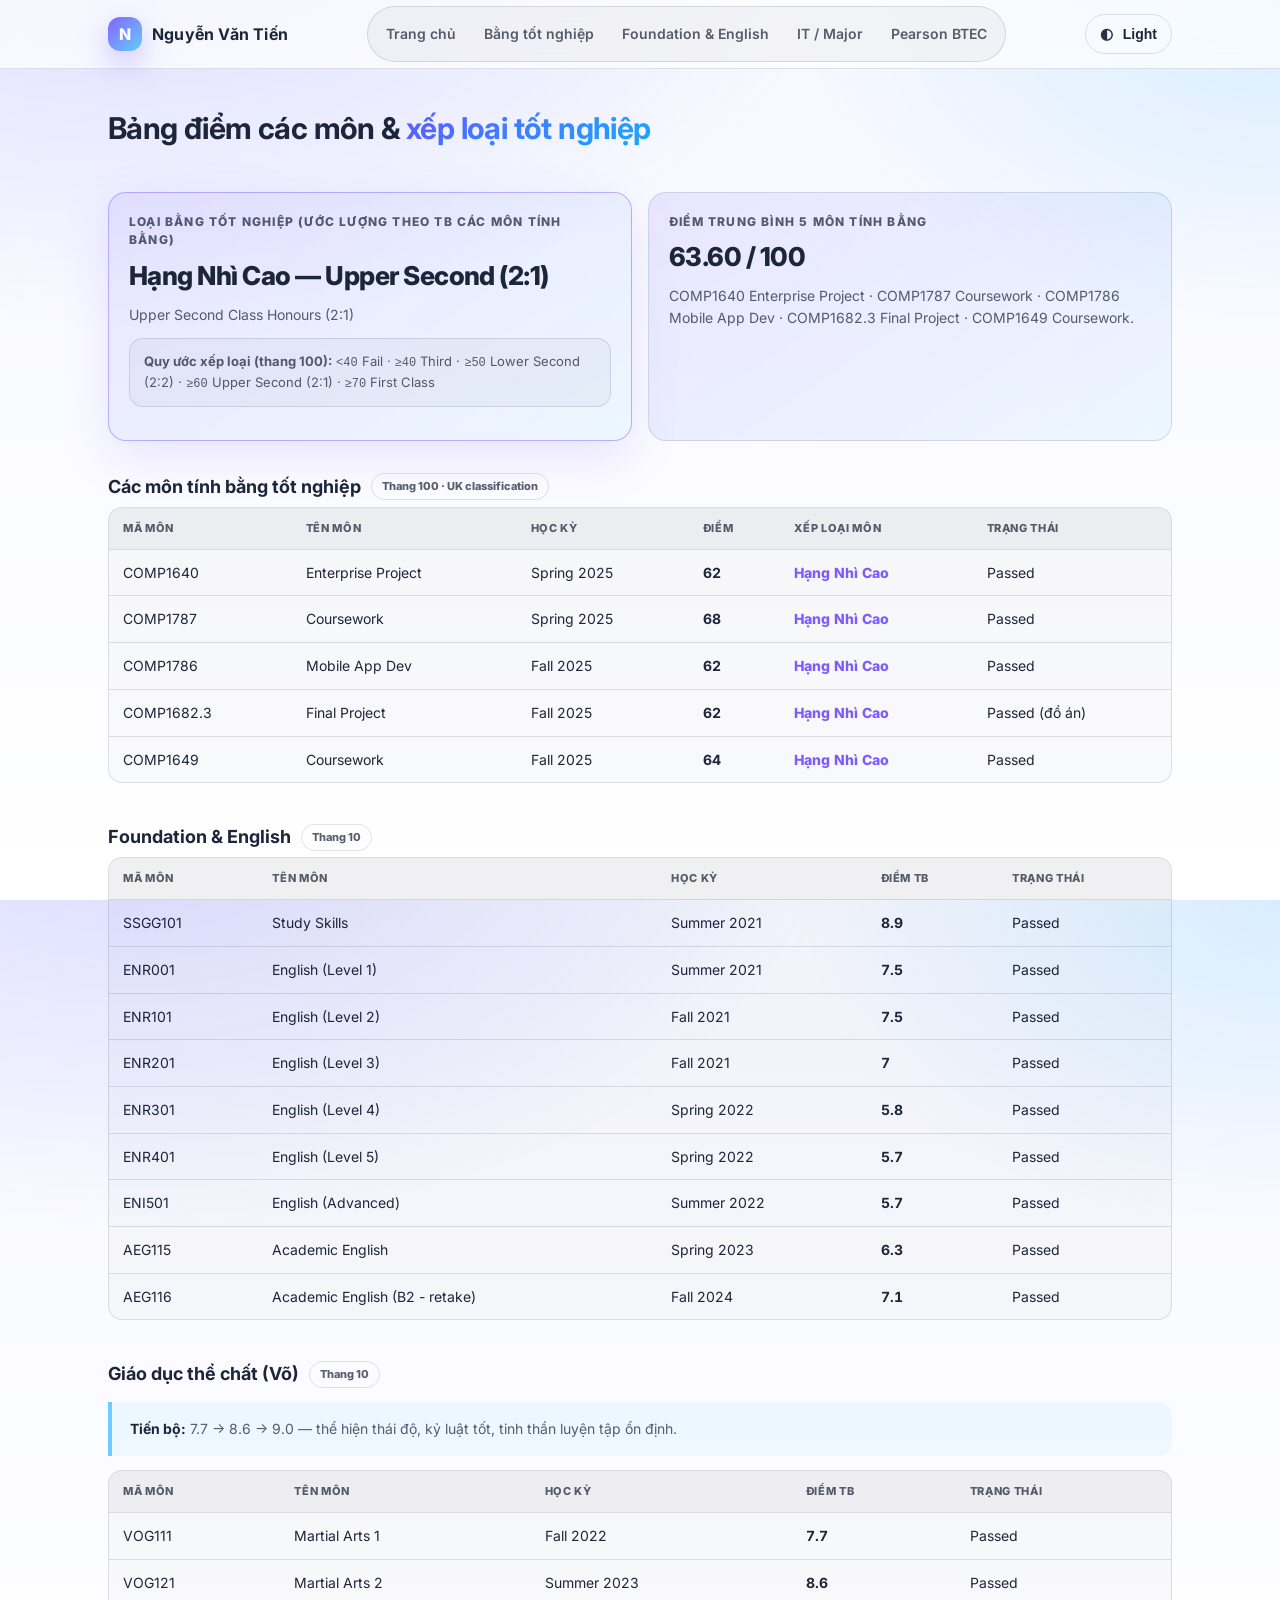
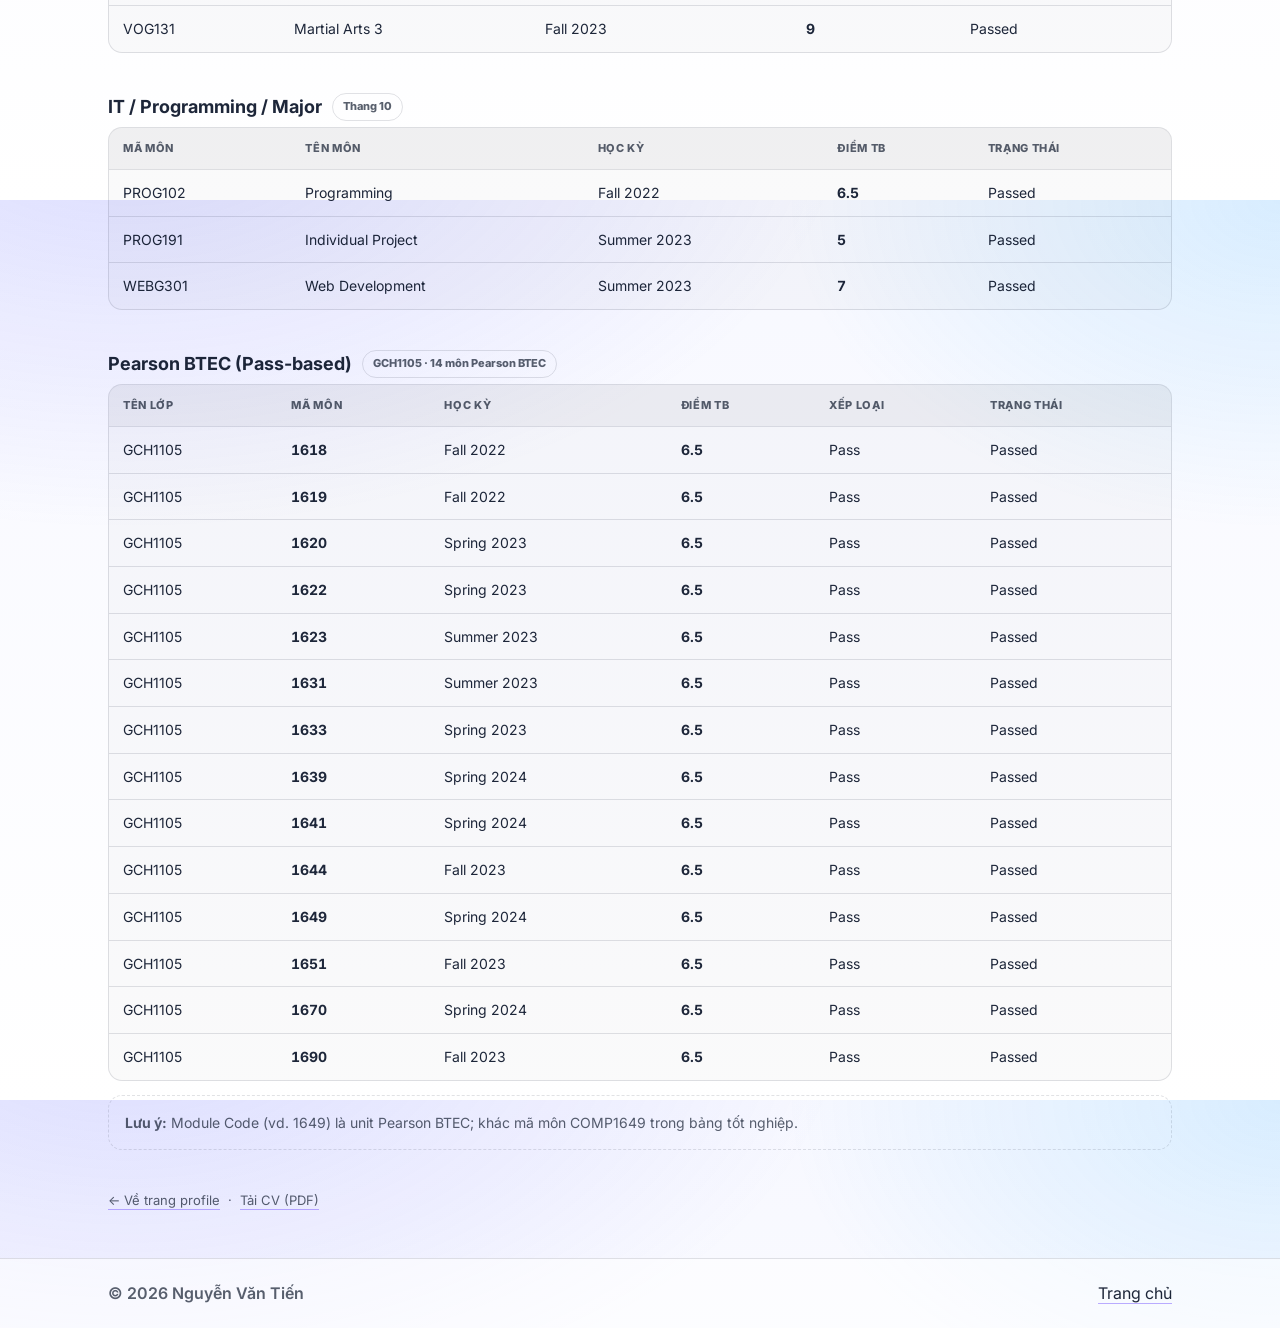
==== bang-diem.html @ b77771d0 "Add personal profile site with grades page Add complete personal profile website: index.html (profil" ====
<!doctype html>
<html lang="vi">
  <head>
    <meta charset="UTF-8" />
    <meta name="viewport" content="width=device-width, initial-scale=1.0" />
    <meta name="description" content="Bảng điểm các môn học và xếp loại tốt nghiệp." />
    <title>Bảng điểm &amp; loại bằng | Nguyễn Văn Tiến</title>
    <link rel="preconnect" href="https://fonts.googleapis.com" />
    <link rel="preconnect" href="https://fonts.gstatic.com" crossorigin />
    <link
      href="https://fonts.googleapis.com/css2?family=Inter:wght@400;500;600;700;800&display=swap"
      rel="stylesheet"
    />
    <link rel="stylesheet" href="./styles.css" />
  </head>
  <body>
    <header class="header" id="top">
      <div class="container header__inner">
        <a class="brand" href="./index.html" aria-label="Về trang chủ">
          <span class="brand__mark" aria-hidden="true">N</span>
          <span class="brand__text">Nguyễn Văn Tiến</span>
        </a>

        <nav class="nav" aria-label="Điều hướng">
          <button class="nav__toggle" type="button" aria-expanded="false" aria-controls="navMenuGrades">
            <span class="nav__toggleBars" aria-hidden="true"></span>
            <span class="sr-only">Mở/đóng menu</span>
          </button>
          <div class="nav__menu" id="navMenuGrades">
            <a class="nav__link" href="./index.html">Trang chủ</a>
            <a class="nav__link" href="#mau-tinh-bang">Bằng tốt nghiệp</a>
            <a class="nav__link" href="#foundation">Foundation &amp; English</a>
            <a class="nav__link" href="#it-major">IT / Major</a>
            <a class="nav__link" href="#sec-pearson">Pearson BTEC</a>
          </div>
        </nav>

        <div class="header__actions">
          <button class="btn btn--ghost" type="button" id="themeToggle" aria-pressed="false">
            <span class="btn__icon" aria-hidden="true">◐</span>
            <span class="btn__text">Dark</span>
          </button>
          <!-- <a class="btn btn--ghost" href="./assets/CV.pdf" download>Tải CV (PDF)</a> -->
        </div>
      </div>
    </header>

    <main class="container" style="padding-bottom: 48px">
      <div class="grades-hero">
        <h1 class="grades-hero__title">Bảng điểm các môn &amp; <span class="grad">xếp loại tốt nghiệp</span></h1>
      </div>

      <div class="degree-summary">
        <article class="degree-card degree-card--highlight" id="mau-tinh-bang">
          <p class="degree-card__label">Loại bằng tốt nghiệp (ước lượng theo TB các môn tính bằng)</p>
          <p class="degree-card__value" id="degreeClassVi">—</p>
          <p class="degree-card__sub" id="degreeClassEn"></p>
          <p class="scale-note">
            <strong>Quy ước xếp loại (thang 100):</strong>
            <code>&lt;40</code> Fail · <code>≥40</code> Third · <code>≥50</code> Lower Second (2:2) ·
            <code>≥60</code> Upper Second (2:1) · <code>≥70</code> First Class
          </p>
        </article>
        <article class="degree-card">
          <p class="degree-card__label">Điểm trung bình 5 môn tính bằng</p>
          <p class="degree-card__value"><span id="degreeAvg">—</span> / 100</p>
          <p class="degree-card__sub">
            COMP1640 Enterprise Project · COMP1787 Coursework · COMP1786 Mobile App Dev · COMP1682.3 Final Project ·
            COMP1649 Coursework.
          </p>
        </article>
      </div>

      <!-- Môn tính bằng -->
      <section class="grades-section" aria-labelledby="sec-grad">
        <h2 class="grades-section__title" id="sec-grad">
          Các môn tính bằng tốt nghiệp
          <span class="grades-section__badge">Thang 100 · UK classification</span>
        </h2>
        <div class="grades-table-wrap">
          <table class="grades-table" id="tableGraduation">
            <thead>
              <tr>
                <th>Mã môn</th>
                <th>Tên môn</th>
                <th>Học kỳ</th>
                <th>Điểm</th>
                <th>Xếp loại môn</th>
                <th>Trạng thái</th>
              </tr>
            </thead>
            <tbody></tbody>
          </table>
        </div>
      </section>

      <!-- Foundation & English -->
      <section class="grades-section" id="foundation" aria-labelledby="sec-found">
        <h2 class="grades-section__title" id="sec-found">
          Foundation &amp; English
          <span class="grades-section__badge">Thang 10</span>
        </h2>
        <div class="grades-table-wrap">
          <table class="grades-table">
            <thead>
              <tr>
                <th>Mã môn</th>
                <th>Tên môn</th>
                <th>Học kỳ</th>
                <th>Điểm TB</th>
                <th>Trạng thái</th>
              </tr>
            </thead>
            <tbody id="tbodyFoundation"></tbody>
          </table>
        </div>
      </section>

      <!-- Võ -->
      <section class="grades-section" aria-labelledby="sec-vo">
        <h2 class="grades-section__title" id="sec-vo">
          Giáo dục thể chất (Võ)
          <span class="grades-section__badge">Thang 10</span>
        </h2>
        <div class="insight-box">
          <p><strong>Tiến bộ:</strong> 7.7 → 8.6 → 9.0 — thể hiện thái độ, kỷ luật tốt, tinh thần luyện tập ổn định.</p>
        </div>
        <div class="grades-table-wrap" style="margin-top: 14px">
          <table class="grades-table">
            <thead>
              <tr>
                <th>Mã môn</th>
                <th>Tên môn</th>
                <th>Học kỳ</th>
                <th>Điểm TB</th>
                <th>Trạng thái</th>
              </tr>
            </thead>
            <tbody id="tbodyVo"></tbody>
          </table>
        </div>
      </section>

      <!-- IT Major -->
      <section class="grades-section" id="it-major" aria-labelledby="sec-it">
        <h2 class="grades-section__title" id="sec-it">
          IT / Programming / Major
          <span class="grades-section__badge">Thang 10</span>
        </h2>
        <div class="grades-table-wrap">
          <table class="grades-table">
            <thead>
              <tr>
                <th>Mã môn</th>
                <th>Tên môn</th>
                <th>Học kỳ</th>
                <th>Điểm TB</th>
                <th>Trạng thái</th>
              </tr>
            </thead>
            <tbody id="tbodyIt"></tbody>
          </table>
        </div>
      </section>

      <!-- Pearson — đúng cột như bảng điểm diem.md -->
      <section class="grades-section" aria-labelledby="sec-pearson">
        <h2 class="grades-section__title" id="sec-pearson">
          Pearson BTEC (Pass-based)
          <span class="grades-section__badge">GCH1105 · 14 môn Pearson BTEC</span>
        </h2>
        <div class="grades-table-wrap">
          <table class="grades-table">
            <thead>
              <tr>
                <th>Tên lớp</th>
                <th>Mã môn</th>
                <th>Học kỳ</th>
                <th>Điểm TB</th>
                <th>Xếp loại</th>
                <th>Trạng thái</th>
              </tr>
            </thead>
            <tbody id="tbodyPearson"></tbody>
          </table>
        </div>
        <div class="pearson-box" style="margin-top: 14px">
          <p style="margin-bottom: 0">
            <strong>Lưu ý:</strong> Module Code (vd. 1649) là unit Pearson BTEC; khác mã môn COMP1649 trong bảng tốt
            nghiệp.
          </p>
        </div>
      </section>

      <p class="form__hint" style="margin-top: 32px">
        <a class="link" href="./index.html">← Về trang profile</a>
        &nbsp;·&nbsp;
        <a class="link" href="./assets/CV.pdf" download>Tải CV (PDF)</a>
      </p>
    </main>

    <footer class="footer">
      <div class="container footer__inner">
        <p class="footer__copy">© <span id="year"></span> Nguyễn Văn Tiến</p>
        <a class="link" href="./index.html">Trang chủ</a>
      </div>
    </footer>

    <script>
      (function () {
        const STORAGE_KEY = "profile_theme";

        const foundation = [
          ["SSGG101", "Study Skills", "Summer 2021", 8.9],
          ["ENR001", "English (Level 1)", "Summer 2021", 7.5],
          ["ENR101", "English (Level 2)", "Fall 2021", 7.5],
          ["ENR201", "English (Level 3)", "Fall 2021", 7.0],
          ["ENR301", "English (Level 4)", "Spring 2022", 5.8],
          ["ENR401", "English (Level 5)", "Spring 2022", 5.7],
          ["ENI501", "English (Advanced)", "Summer 2022", 5.7],
          ["AEG115", "Academic English", "Spring 2023", 6.3],
          ["AEG116", "Academic English (B2 - retake)", "Fall 2024", 7.1],
        ];

        const vo = [
          ["VOG111", "Martial Arts 1", "Fall 2022", 7.7],
          ["VOG121", "Martial Arts 2", "Summer 2023", 8.6],
          ["VOG131", "Martial Arts 3", "Fall 2023", 9.0],
        ];

        const itMajor = [
          ["PROG102", "Programming", "Fall 2022", 6.5],
          ["PROG191", "Individual Project", "Summer 2023", 5.0],
          ["WEBG301", "Web Development", "Summer 2023", 7.0],
        ];

        const graduation = [
          { code: "COMP1640", name: "Enterprise Project", term: "Spring 2025", score: 62, status: "Passed" },
          { code: "COMP1787", name: "Coursework", term: "Spring 2025", score: 68, status: "Passed" },
          { code: "COMP1786", name: "Mobile App Dev", term: "Fall 2025", score: 62, status: "Passed" },
          { code: "COMP1682.3", name: "Final Project", term: "Fall 2025", score: 62, status: "Passed (đồ án)" },
          { code: "COMP1649", name: "Coursework", term: "Fall 2025", score: 64, status: "Passed" },
        ];

        /** Đúng từng dòng bảng điểm diem.md (PEARSON BTEC) */
        const pearsonRows = [
          ["GCH1105", "1618", "Fall 2022", 6.5, "Pass", "Passed"],
          ["GCH1105", "1619", "Fall 2022", 6.5, "Pass", "Passed"],
          ["GCH1105", "1620", "Spring 2023", 6.5, "Pass", "Passed"],
          ["GCH1105", "1622", "Spring 2023", 6.5, "Pass", "Passed"],
          ["GCH1105", "1623", "Summer 2023", 6.5, "Pass", "Passed"],
          ["GCH1105", "1631", "Summer 2023", 6.5, "Pass", "Passed"],
          ["GCH1105", "1633", "Spring 2023", 6.5, "Pass", "Passed"],
          ["GCH1105", "1639", "Spring 2024", 6.5, "Pass", "Passed"],
          ["GCH1105", "1641", "Spring 2024", 6.5, "Pass", "Passed"],
          ["GCH1105", "1644", "Fall 2023", 6.5, "Pass", "Passed"],
          ["GCH1105", "1649", "Spring 2024", 6.5, "Pass", "Passed"],
          ["GCH1105", "1651", "Fall 2023", 6.5, "Pass", "Passed"],
          ["GCH1105", "1670", "Spring 2024", 6.5, "Pass", "Passed"],
          ["GCH1105", "1690", "Fall 2023", 6.5, "Pass", "Passed"],
        ];

        function ukClass(score) {
          if (score < 40)
            return { vi: "Không đạt (Fail)", en: "Fail", cls: "" };
          if (score < 50)
            return { vi: "Hạng Ba (Third Class)", en: "Third Class", cls: "" };
          if (score < 60)
            return { vi: "Hạng Nhì Thấp — Lower Second (2:2)", en: "Lower Second (2:2)", cls: "class-2-2" };
          if (score < 70)
            return {
              vi: "Hạng Nhì Cao — Upper Second (2:1)",
              en: "Upper Second Class Honours (2:1)",
              cls: "class-2-1",
            };
          return { vi: "Hạng Xuất sắc — First Class", en: "First Class Honours", cls: "class-1st" };
        }

        function fillSimpleTable(tbodyId, rows) {
          const tb = document.getElementById(tbodyId);
          if (!tb) return;
          tb.innerHTML = rows
            .map(
              (r) =>
                `<tr><td>${r[0]}</td><td>${r[1]}</td><td>${r[2]}</td><td class="num">${r[3]}</td><td>Passed</td></tr>`,
            )
            .join("");
        }

        fillSimpleTable("tbodyFoundation", foundation);
        fillSimpleTable("tbodyVo", vo);
        fillSimpleTable("tbodyIt", itMajor);

        const pearsonTbody = document.getElementById("tbodyPearson");
        if (pearsonTbody) {
          pearsonTbody.innerHTML = pearsonRows
            .map(
              (r) => `
            <tr>
              <td>${r[0]}</td>
              <td class="num"><strong>${r[1]}</strong></td>
              <td>${r[2]}</td>
              <td class="num">${r[3]}</td>
              <td>${r[4]}</td>
              <td>${r[5]}</td>
            </tr>`,
            )
            .join("");
        }

        const avg =
          graduation.reduce((s, m) => s + m.score, 0) / graduation.length;
        const overall = ukClass(avg);

        document.getElementById("degreeAvg").textContent = avg.toFixed(2);
        document.getElementById("degreeClassVi").textContent = overall.vi;
        document.getElementById("degreeClassEn").textContent = overall.en;

        const gradBody = document.querySelector("#tableGraduation tbody");
        gradBody.innerHTML = graduation
          .map((m) => {
            const c = ukClass(m.score);
            return `<tr>
            <td>${m.code}</td>
            <td>${m.name}</td>
            <td>${m.term}</td>
            <td class="num">${m.score}</td>
            <td class="num ${c.cls}">${c.vi.split("—")[0].trim()}</td>
            <td>${m.status}</td>
          </tr>`;
          })
          .join("");

        /* Theme */
        function setTheme(theme) {
          document.documentElement.setAttribute("data-theme", theme);
          localStorage.setItem(STORAGE_KEY, theme);
          const btn = document.getElementById("themeToggle");
          if (btn) {
            btn.setAttribute("aria-pressed", String(theme === "light"));
            btn.querySelector(".btn__text").textContent = theme === "light" ? "Light" : "Dark";
          }
        }
        const saved = localStorage.getItem(STORAGE_KEY);
        if (saved === "light" || saved === "dark") setTheme(saved);
        else setTheme(window.matchMedia("(prefers-color-scheme: light)").matches ? "light" : "dark");

        document.getElementById("themeToggle")?.addEventListener("click", () => {
          const cur = document.documentElement.getAttribute("data-theme") || "dark";
          setTheme(cur === "light" ? "dark" : "light");
        });

        /* Nav mobile */
        const btn = document.querySelector(".nav__toggle");
        const menu = document.getElementById("navMenuGrades");
        if (btn && menu) {
          btn.addEventListener("click", () => {
            const open = menu.classList.toggle("is-open");
            btn.setAttribute("aria-expanded", String(open));
          });
        }

        document.getElementById("year").textContent = new Date().getFullYear();
      })();
    </script>
  </body>
</html>
---- styles.css ----
:root{
  --bg: #0b1020;
  --bg2: #0e1630;
  --card: rgba(255,255,255,.06);
  --card2: rgba(255,255,255,.08);
  --text: rgba(255,255,255,.88);
  --muted: rgba(255,255,255,.66);
  --line: rgba(255,255,255,.12);
  --shadow: 0 18px 60px rgba(0,0,0,.35);
  --primary: #7c5cff;
  --primary2: #4cc3ff;
  --good: #30d158;
  --radius: 18px;
  --radiusSm: 14px;
  --container: 1100px;
  --focus: 0 0 0 4px rgba(124,92,255,.35);
  --font: Inter, system-ui, -apple-system, Segoe UI, Roboto, Helvetica, Arial, sans-serif;
}

html[data-theme="light"]{
  --bg: #f7f8ff;
  --bg2: #ffffff;
  --card: rgba(10,20,40,.06);
  --card2: rgba(10,20,40,.08);
  --text: rgba(10,20,40,.92);
  --muted: rgba(10,20,40,.68);
  --line: rgba(10,20,40,.12);
  --shadow: 0 18px 60px rgba(20,30,60,.15);
  --primary: #5b5cff;
  --primary2: #1aa7ff;
  --focus: 0 0 0 4px rgba(91,92,255,.25);
}

*{ box-sizing: border-box; }
html, body{ height: 100%; }
body{
  margin: 0;
  font-family: var(--font);
  color: var(--text);
  background:
    radial-gradient(1200px 700px at 10% -10%, rgba(124,92,255,.35), transparent 60%),
    radial-gradient(900px 600px at 100% 0%, rgba(76,195,255,.25), transparent 55%),
    linear-gradient(180deg, var(--bg), var(--bg2));
  line-height: 1.55;
}

/* Light theme: giảm độ đậm tím để không bị "lệch / chói" */
html[data-theme="light"] body{
  background:
    radial-gradient(1200px 700px at 10% -10%, rgba(91,92,255,.18), transparent 60%),
    radial-gradient(900px 600px at 100% 0%, rgba(26,167,255,.14), transparent 55%),
    linear-gradient(180deg, var(--bg), var(--bg2));
}

a{ color: inherit; text-decoration: none; }
code{ font-family: ui-monospace, SFMono-Regular, Menlo, Monaco, Consolas, "Liberation Mono", "Courier New", monospace; }

.container{
  max-width: var(--container);
  padding: 0 18px;
  margin: 0 auto;
}

.sr-only{
  position: absolute;
  width: 1px;
  height: 1px;
  padding: 0;
  margin: -1px;
  overflow: hidden;
  clip: rect(0, 0, 0, 0);
  border: 0;
}

.skip-link{
  position: absolute;
  left: -999px;
  top: 12px;
  padding: 10px 12px;
  border-radius: 999px;
  background: var(--bg2);
  border: 1px solid var(--line);
  box-shadow: var(--shadow);
  z-index: 9999;
}
.skip-link:focus{ left: 12px; outline: none; box-shadow: var(--focus), var(--shadow); }

.header{
  position: sticky;
  top: 0;
  z-index: 50;
  background: rgba(10,15,30,.55);
  backdrop-filter: blur(14px);
  border-bottom: 1px solid var(--line);
}
html[data-theme="light"] .header{ background: rgba(255,255,255,.7); }
.header__inner{
  display: flex;
  align-items: center;
  justify-content: space-between;
  gap: 14px;
  height: 68px;
}

.brand{ display: inline-flex; align-items: center; gap: 10px; }
.brand__mark{
  width: 34px; height: 34px;
  border-radius: 12px;
  display: grid; place-items: center;
  background: linear-gradient(135deg, rgba(124,92,255,.95), rgba(76,195,255,.85));
  color: white;
  font-weight: 800;
  box-shadow: 0 12px 30px rgba(124,92,255,.35);
}
.brand__text{ font-weight: 700; letter-spacing: .2px; }

.nav{ display: flex; align-items: center; }
.nav__toggle{
  display: none;
  width: 44px; height: 44px;
  border-radius: 14px;
  background: transparent;
  border: 1px solid var(--line);
  color: var(--text);
  cursor: pointer;
}
.nav__toggle:focus{ outline: none; box-shadow: var(--focus); }
.nav__toggleBars{
  display: block;
  width: 18px;
  height: 2px;
  background: currentColor;
  margin: 0 auto;
  position: relative;
  border-radius: 999px;
}
.nav__toggleBars::before,
.nav__toggleBars::after{
  content: "";
  position: absolute;
  left: 0;
  width: 18px;
  height: 2px;
  background: currentColor;
  border-radius: 999px;
}
.nav__toggleBars::before{ top: -6px; }
.nav__toggleBars::after{ top: 6px; }

.nav__menu{
  display: flex;
  align-items: center;
  gap: 4px;
  padding: 6px;
  border-radius: 999px;
  border: 1px solid var(--line);
  background: rgba(255,255,255,.04);
}
html[data-theme="light"] .nav__menu{ background: rgba(10,20,40,.04); }
.nav__link{
  padding: 10px 12px;
  border-radius: 999px;
  color: var(--muted);
  font-weight: 600;
  font-size: 14px;
}
.nav__link:hover{ color: var(--text); background: rgba(255,255,255,.06); }
html[data-theme="light"] .nav__link:hover{ background: rgba(10,20,40,.06); }
.nav__link:focus{ outline: none; box-shadow: var(--focus); }

.header__actions{ display: flex; align-items: center; gap: 10px; }

.btn{
  display: inline-flex;
  align-items: center;
  justify-content: center;
  gap: 10px;
  padding: 10px 14px;
  border-radius: 999px;
  border: 1px solid var(--line);
  background: rgba(255,255,255,.04);
  color: var(--text);
  font-weight: 700;
  font-size: 14px;
  cursor: pointer;
  transition: transform .08s ease, background .2s ease, border-color .2s ease;
}
.btn:hover{ transform: translateY(-1px); background: rgba(255,255,255,.07); }
html[data-theme="light"] .btn:hover{ background: rgba(10,20,40,.06); }
.btn:focus{ outline: none; box-shadow: var(--focus); }
.btn--primary{
  border-color: rgba(124,92,255,.55);
  background: linear-gradient(135deg, rgba(124,92,255,.95), rgba(76,195,255,.85));
  color: white;
}
.btn--primary:hover{ background: linear-gradient(135deg, rgba(124,92,255,1), rgba(76,195,255,.92)); }
.btn--ghost{ background: transparent; }
.btn__icon{ font-size: 15px; opacity: .95; }

.hero{
  padding: 56px 0 24px;
}
.hero__grid{
  display: grid;
  grid-template-columns: 1.55fr .95fr;
  gap: 22px;
  align-items: start;
}
.eyebrow{
  margin: 0 0 10px;
  font-weight: 700;
  letter-spacing: .16em;
  text-transform: uppercase;
  color: var(--muted);
  font-size: 12px;
}
.hero__title{
  margin: 0 0 10px;
  font-size: clamp(28px, 4vw, 44px);
  line-height: 1.1;
  letter-spacing: -0.02em;
}
.grad{
  background: linear-gradient(135deg, var(--primary), var(--primary2));
  -webkit-background-clip: text;
  background-clip: text;
  color: transparent;
}
.hero__subtitle{
  margin: 0 0 18px;
  color: var(--muted);
  font-size: 16px;
  max-width: 60ch;
}
.hero__cta{ display: flex; flex-wrap: wrap; gap: 10px; margin-bottom: 18px; }
.hero__meta{
  display: flex;
  flex-wrap: wrap;
  gap: 10px;
}
.pill{
  border: 1px solid var(--line);
  border-radius: 999px;
  padding: 10px 12px;
  background: rgba(255,255,255,.04);
  display: flex;
  gap: 10px;
  align-items: center;
}
html[data-theme="light"] .pill{ background: rgba(10,20,40,.04); }
.pill__k{ color: var(--muted); font-weight: 700; font-size: 12px; letter-spacing: .04em; text-transform: uppercase; }
.pill__v{ font-weight: 700; font-size: 13px; }
.link{ color: inherit; text-decoration: underline; text-decoration-color: rgba(124,92,255,.5); text-underline-offset: 4px; }
.link:hover{ text-decoration-color: rgba(76,195,255,.75); }

.hero__card{
  position: sticky;
  top: 88px;
}
.profileCard{
  border: 1px solid var(--line);
  border-radius: var(--radius);
  background: linear-gradient(180deg, rgba(255,255,255,.06), rgba(255,255,255,.03));
  box-shadow: var(--shadow);
  overflow: hidden;
}
html[data-theme="light"] .profileCard{ background: linear-gradient(180deg, rgba(10,20,40,.06), rgba(10,20,40,.03)); }
.profileCard__avatar{
  height: 140px;
  display: grid;
  place-items: center;
  background:
    radial-gradient(120px 80px at 20% 0%, rgba(124,92,255,.8), transparent 60%),
    radial-gradient(120px 80px at 90% 20%, rgba(76,195,255,.7), transparent 55%),
    linear-gradient(135deg, rgba(255,255,255,.08), rgba(255,255,255,.02));
  border-bottom: 1px solid var(--line);
  color: rgba(255,255,255,.9);
  font-weight: 800;
  letter-spacing: .08em;
  text-transform: uppercase;
}
html[data-theme="light"] .profileCard__avatar{ color: rgba(10,20,40,.75); }
.profileCard__img{
  width: 84px;
  height: 120px;
  border-radius: 28px;
  object-fit: cover;
  display: block;
  border: 1px solid var(--line);
  box-shadow: 0 18px 44px rgba(0,0,0,.22);
}
html[data-theme="light"] .profileCard__img{
  box-shadow: 0 16px 40px rgba(20,30,60,.12);
}
.profileCard__body{ padding: 16px 16px 18px; }
.profileCard__name{ margin: 0 0 4px; font-size: 18px; letter-spacing: -0.01em; }
.profileCard__role{ margin: 0 0 14px; color: var(--muted); font-weight: 600; }

.kv{ margin: 0; }
.kv__row{
  display: grid;
  grid-template-columns: 84px 1fr;
  gap: 12px;
  padding: 10px 0;
  border-top: 1px solid var(--line);
}
.kv__row:first-child{ border-top: 0; padding-top: 0; }
.kv dt{
  color: var(--muted);
  font-weight: 800;
  font-size: 12px;
  letter-spacing: .04em;
  text-transform: uppercase;
}
.kv dd{ margin: 0; font-weight: 700; }
.profileCard__links{
  display: flex;
  flex-wrap: wrap;
  gap: 8px;
  margin-top: 14px;
}
.chip{
  padding: 8px 10px;
  border-radius: 999px;
  border: 1px solid var(--line);
  background: rgba(255,255,255,.04);
  font-weight: 700;
  font-size: 13px;
}
.chip:hover{ background: rgba(255,255,255,.07); transform: translateY(-1px); }
html[data-theme="light"] .chip{ background: rgba(10,20,40,.04); }
html[data-theme="light"] .chip:hover{ background: rgba(10,20,40,.06); }

.section{
  padding: 56px 0;
}
.section--muted{
  background: linear-gradient(180deg, rgba(255,255,255,.03), rgba(255,255,255,.01));
  border-top: 1px solid var(--line);
  border-bottom: 1px solid var(--line);
}
html[data-theme="light"] .section--muted{
  background: linear-gradient(180deg, rgba(10,20,40,.03), rgba(10,20,40,.01));
}
.sectionHead{ margin-bottom: 18px; }
.sectionHead--row{
  display: flex;
  align-items: flex-end;
  justify-content: space-between;
  gap: 14px;
}
.sectionHead__title{ margin: 0 0 6px; font-size: 22px; letter-spacing: -0.01em; }
.sectionHead__desc{ margin: 0; color: var(--muted); max-width: 70ch; }

.card{
  border: 1px solid var(--line);
  border-radius: var(--radius);
  background: rgba(255,255,255,.04);
  padding: 16px;
  box-shadow: 0 14px 44px rgba(0,0,0,.18);
}
html[data-theme="light"] .card{ background: rgba(10,20,40,.03); }
.card__title{ margin: 0 0 10px; font-size: 16px; letter-spacing: -0.01em; }
.card__text{ margin: 0 0 10px; color: var(--muted); }

.grid2{
  display: grid;
  grid-template-columns: 1fr 1fr;
  gap: 16px;
}
.grid3{
  display: grid;
  grid-template-columns: repeat(3, 1fr);
  gap: 16px;
}

.list{
  margin: 10px 0 0;
  padding-left: 18px;
  color: var(--muted);
}
.list b{ color: var(--text); }

.timeline{ margin-top: 10px; }
.timeline__item{
  display: grid;
  grid-template-columns: 14px 1fr;
  gap: 10px;
  padding: 10px 0;
  border-top: 1px solid var(--line);
}
.timeline__item:first-child{ border-top: 0; padding-top: 0; }
.timeline__dot{
  width: 10px; height: 10px;
  border-radius: 999px;
  background: linear-gradient(135deg, var(--primary), var(--primary2));
  margin-top: 6px;
  box-shadow: 0 10px 20px rgba(124,92,255,.2);
}
.timeline__title{ margin: 0 0 3px; font-weight: 800; }
.timeline__desc{ margin: 0; color: var(--muted); }

.skills{
  display: grid;
  grid-template-columns: repeat(12, 1fr);
  gap: 12px;
}
.skill{
  grid-column: span 4;
  border-radius: var(--radiusSm);
  border: 1px solid var(--line);
  background: rgba(255,255,255,.04);
  padding: 14px;
  min-height: 96px;
}
html[data-theme="light"] .skill{ background: rgba(10,20,40,.03); }
.skill__top{ display: flex; align-items: center; justify-content: space-between; gap: 10px; }
.skill__name{ margin: 0; font-weight: 800; letter-spacing: -0.01em; }
.skill__level{
  font-weight: 800;
  font-size: 12px;
  color: var(--muted);
  border: 1px solid var(--line);
  border-radius: 999px;
  padding: 6px 10px;
  background: rgba(255,255,255,.03);
}
.skill__desc{ margin: 10px 0 0; color: var(--muted); }

.note{
  margin-top: 14px;
  border: 1px dashed rgba(124,92,255,.45);
  border-radius: var(--radius);
  padding: 12px 12px;
  background: rgba(124,92,255,.08);
  display: flex;
  gap: 10px;
  align-items: flex-start;
}
html[data-theme="light"] .note{ background: rgba(91,92,255,.08); }
.note__badge{
  font-weight: 900;
  font-size: 12px;
  letter-spacing: .08em;
  text-transform: uppercase;
  padding: 6px 10px;
  border-radius: 999px;
  border: 1px solid rgba(124,92,255,.45);
  color: var(--text);
}
.note__text{ margin: 0; color: var(--muted); }

.projects{
  display: grid;
  grid-template-columns: repeat(12, 1fr);
  gap: 14px;
}
.project{
  grid-column: span 6;
  border-radius: var(--radius);
  border: 1px solid var(--line);
  background: rgba(255,255,255,.04);
  overflow: hidden;
  box-shadow: 0 14px 44px rgba(0,0,0,.16);
  display: flex;
  flex-direction: column;
  min-height: 220px;
}
html[data-theme="light"] .project{ background: rgba(10,20,40,.03); }
.project__cover{
  height: 110px;
  border-bottom: 1px solid var(--line);
  background:
    radial-gradient(200px 120px at 15% 10%, rgba(124,92,255,.7), transparent 55%),
    radial-gradient(240px 140px at 90% 20%, rgba(76,195,255,.6), transparent 60%),
    linear-gradient(135deg, rgba(255,255,255,.08), rgba(255,255,255,.02));
}

/* Light theme: giảm độ bão hòa tím để không bị "lệch/chói" */
html[data-theme="light"] .project__cover{
  background:
    radial-gradient(200px 120px at 15% 10%, rgba(91,92,255,.22), transparent 55%),
    radial-gradient(240px 140px at 90% 20%, rgba(26,167,255,.18), transparent 60%),
    linear-gradient(135deg, rgba(255,255,255,.18), rgba(255,255,255,.03));
}
.project__body{ padding: 14px 14px 16px; display: flex; flex-direction: column; gap: 10px; }
.project__title{ margin: 0; font-size: 16px; letter-spacing: -0.01em; }
.project__desc{ margin: 0; color: var(--muted); }
.tags{ display: flex; flex-wrap: wrap; gap: 8px; }
.tag{
  font-weight: 800;
  font-size: 12px;
  color: var(--muted);
  border: 1px solid var(--line);
  border-radius: 999px;
  padding: 6px 10px;
  background: rgba(255,255,255,.03);
}
.project__footer{
  margin-top: auto;
  padding-top: 6px;
  display: flex;
  flex-wrap: wrap;
  gap: 10px;
}

.filters{ display: flex; gap: 8px; flex-wrap: wrap; }
.segBtn{
  padding: 8px 10px;
  border-radius: 999px;
  border: 1px solid var(--line);
  background: rgba(255,255,255,.03);
  color: var(--muted);
  font-weight: 800;
  font-size: 13px;
  cursor: pointer;
}
.segBtn:hover{ color: var(--text); background: rgba(255,255,255,.06); }
html[data-theme="light"] .segBtn:hover{ background: rgba(10,20,40,.06); }
.segBtn:focus{ outline: none; box-shadow: var(--focus); }
.segBtn.is-active{
  color: white;
  background: linear-gradient(135deg, rgba(124,92,255,.95), rgba(76,195,255,.85));
  border-color: rgba(124,92,255,.55);
}

.service{
  border-radius: var(--radius);
  border: 1px solid var(--line);
  background: rgba(255,255,255,.04);
  padding: 16px;
}
html[data-theme="light"] .service{ background: rgba(10,20,40,.03); }
.service__icon{
  width: 40px; height: 40px;
  border-radius: 14px;
  display: grid; place-items: center;
  background: linear-gradient(135deg, rgba(124,92,255,.95), rgba(76,195,255,.85));
  color: white;
  font-weight: 900;
  box-shadow: 0 14px 34px rgba(124,92,255,.22);
}
.service__title{ margin: 12px 0 6px; font-size: 16px; }
.service__desc{ margin: 0; color: var(--muted); }

.form .form__row{ display: grid; gap: 8px; margin-bottom: 12px; }
.label{ font-weight: 800; font-size: 13px; letter-spacing: .01em; }
.input{
  width: 100%;
  border-radius: 14px;
  border: 1px solid var(--line);
  background: rgba(255,255,255,.04);
  color: var(--text);
  padding: 12px 12px;
  font-weight: 600;
  outline: none;
}
html[data-theme="light"] .input{ background: rgba(10,20,40,.03); }
.input:focus{ box-shadow: var(--focus); border-color: rgba(124,92,255,.55); }
.textarea{ resize: vertical; min-height: 120px; }
.form__actions{ display: flex; gap: 10px; flex-wrap: wrap; margin-top: 6px; }
.form__hint{ margin: 10px 0 0; color: var(--muted); font-size: 13px; }

.contactList{ display: grid; gap: 10px; margin-top: 10px; }
.contactItem{
  display: flex;
  align-items: center;
  justify-content: space-between;
  gap: 12px;
  padding: 10px 12px;
  border-radius: 14px;
  border: 1px solid var(--line);
  background: rgba(255,255,255,.03);
}
.contactItem__k{ color: var(--muted); font-weight: 800; font-size: 12px; letter-spacing: .04em; text-transform: uppercase; }
.contactItem__v{ font-weight: 800; }
.divider{ height: 1px; background: var(--line); margin: 14px 0; }

.status{ display: flex; align-items: center; gap: 10px; }
.status__dot{
  width: 10px; height: 10px;
  border-radius: 999px;
  background: var(--good);
  box-shadow: 0 0 0 4px rgba(48,209,88,.18);
}
.status__text{ color: var(--muted); font-weight: 700; }
.mini{ margin-top: 14px; }
.mini__title{ margin: 0 0 8px; font-weight: 900; }

.footer{
  border-top: 1px solid var(--line);
  padding: 22px 0;
  background: rgba(0,0,0,.12);
}
html[data-theme="light"] .footer{ background: rgba(255,255,255,.6); }
.footer__inner{
  display: flex;
  align-items: center;
  justify-content: space-between;
  gap: 12px;
}
.footer__copy{ margin: 0; color: var(--muted); font-weight: 600; }

@media (max-width: 980px){
  .hero__grid{ grid-template-columns: 1fr; }
  .hero__card{ position: static; }
  .project{ grid-column: span 12; }
  .skill{ grid-column: span 6; }
  .grid3{ grid-template-columns: 1fr; }
}

@media (max-width: 760px){
  .header__actions{ display: none; }
  .nav__toggle{ display: inline-flex; align-items: center; justify-content: center; }
  .nav__menu{
    position: absolute;
    right: 18px;
    top: 78px;
    width: min(340px, calc(100vw - 36px));
    padding: 10px;
    border-radius: 18px;
    display: none;
    flex-direction: column;
    align-items: stretch;
    gap: 4px;
    background: rgba(10,15,30,.72);
    box-shadow: var(--shadow);
  }
  html[data-theme="light"] .nav__menu{ background: rgba(255,255,255,.85); }
  .nav__menu.is-open{ display: flex; }
  .nav__link{ width: 100%; }
  .grid2{ grid-template-columns: 1fr; }
  .skill{ grid-column: span 12; }
  .section{ padding: 46px 0; }
  .sectionHead--row{ align-items: flex-start; flex-direction: column; }
  .footer__inner{ flex-direction: column; align-items: flex-start; }
}

@media (prefers-reduced-motion: reduce){
  *{ scroll-behavior: auto !important; transition: none !important; }
}

html{ scroll-behavior: smooth; }

/* —— Trang bảng điểm (bang-diem.html) —— */
.grades-hero{
  padding: 36px 0 8px;
}
.grades-hero__title{
  margin: 0 0 8px;
  font-size: clamp(22px, 3vw, 30px);
  letter-spacing: -0.02em;
}
.grades-hero__desc{
  margin: 0;
  color: var(--muted);
  max-width: 65ch;
}
.degree-summary{
  display: grid;
  grid-template-columns: 1fr 1fr;
  gap: 16px;
  margin: 24px 0 32px;
}
@media (max-width: 760px){
  .degree-summary{ grid-template-columns: 1fr; }
}
.degree-card{
  border-radius: var(--radius);
  border: 1px solid var(--line);
  padding: 20px;
  background: linear-gradient(145deg, rgba(124,92,255,.12), rgba(76,195,255,.08));
}
.degree-card--highlight{
  border-color: rgba(124,92,255,.45);
  box-shadow: 0 16px 48px rgba(124,92,255,.15);
}
.degree-card__label{
  margin: 0 0 6px;
  font-size: 12px;
  font-weight: 800;
  letter-spacing: .1em;
  text-transform: uppercase;
  color: var(--muted);
}
.degree-card__value{
  margin: 0 0 8px;
  font-size: clamp(20px, 2.5vw, 26px);
  font-weight: 800;
  letter-spacing: -0.02em;
}
.degree-card__sub{
  margin: 0;
  font-size: 14px;
  color: var(--muted);
}
.scale-note{
  margin-top: 12px;
  padding: 12px 14px;
  border-radius: var(--radiusSm);
  border: 1px solid var(--line);
  background: rgba(255,255,255,.04);
  font-size: 13px;
  color: var(--muted);
}
html[data-theme="light"] .scale-note{ background: rgba(10,20,40,.03); }
.scale-note code{ font-size: 12px; }

.grades-section{
  margin-bottom: 40px;
}
.grades-section__title{
  margin: 0 0 6px;
  font-size: 18px;
  display: flex;
  align-items: center;
  gap: 10px;
  flex-wrap: wrap;
}
.grades-section__badge{
  font-size: 11px;
  font-weight: 800;
  padding: 4px 10px;
  border-radius: 999px;
  border: 1px solid var(--line);
  color: var(--muted);
}
.grades-section__desc{
  margin: 0 0 14px;
  color: var(--muted);
  font-size: 14px;
  max-width: 75ch;
}

.grades-table-wrap{
  overflow-x: auto;
  border-radius: var(--radiusSm);
  border: 1px solid var(--line);
  background: rgba(255,255,255,.03);
}
html[data-theme="light"] .grades-table-wrap{ background: rgba(10,20,40,.02); }
.grades-table{
  width: 100%;
  border-collapse: collapse;
  font-size: 14px;
}
.grades-table th,
.grades-table td{
  padding: 12px 14px;
  text-align: left;
  border-bottom: 1px solid var(--line);
}
.grades-table th{
  font-weight: 800;
  font-size: 11px;
  letter-spacing: .06em;
  text-transform: uppercase;
  color: var(--muted);
  background: rgba(255,255,255,.04);
}
html[data-theme="light"] .grades-table th{ background: rgba(10,20,40,.04); }
.grades-table tr:last-child td{ border-bottom: 0; }
.grades-table tbody tr:hover td{ background: rgba(124,92,255,.06); }
.grades-table .num{ font-variant-numeric: tabular-nums; font-weight: 700; }
.grades-table .class-2-1{ color: #7c5cff; font-weight: 800; }
.grades-table .class-2-2{ color: var(--muted); font-weight: 700; }
.grades-table .class-1st{ color: #30d158; font-weight: 800; }

.pearson-box{
  margin-top: 14px;
  padding: 16px;
  border-radius: var(--radiusSm);
  border: 1px dashed var(--line);
  background: rgba(255,255,255,.03);
}
.pearson-box p{ margin: 0 0 10px; color: var(--muted); font-size: 14px; }
.pearson-box p:last-child{ margin-bottom: 0; }
.pearson-codes{
  font-family: ui-monospace, monospace;
  font-size: 13px;
  line-height: 1.7;
  color: var(--text);
}

.insight-box{
  margin-top: 14px;
  padding: 16px 18px;
  border-left: 4px solid rgba(76,195,255,.8);
  border-radius: 0 var(--radiusSm) var(--radiusSm) 0;
  background: rgba(76,195,255,.08);
}
.insight-box p{ margin: 0 0 8px; color: var(--muted); font-size: 14px; }
.insight-box p:last-child{ margin-bottom: 0; }
.insight-box strong{ color: var(--text); }
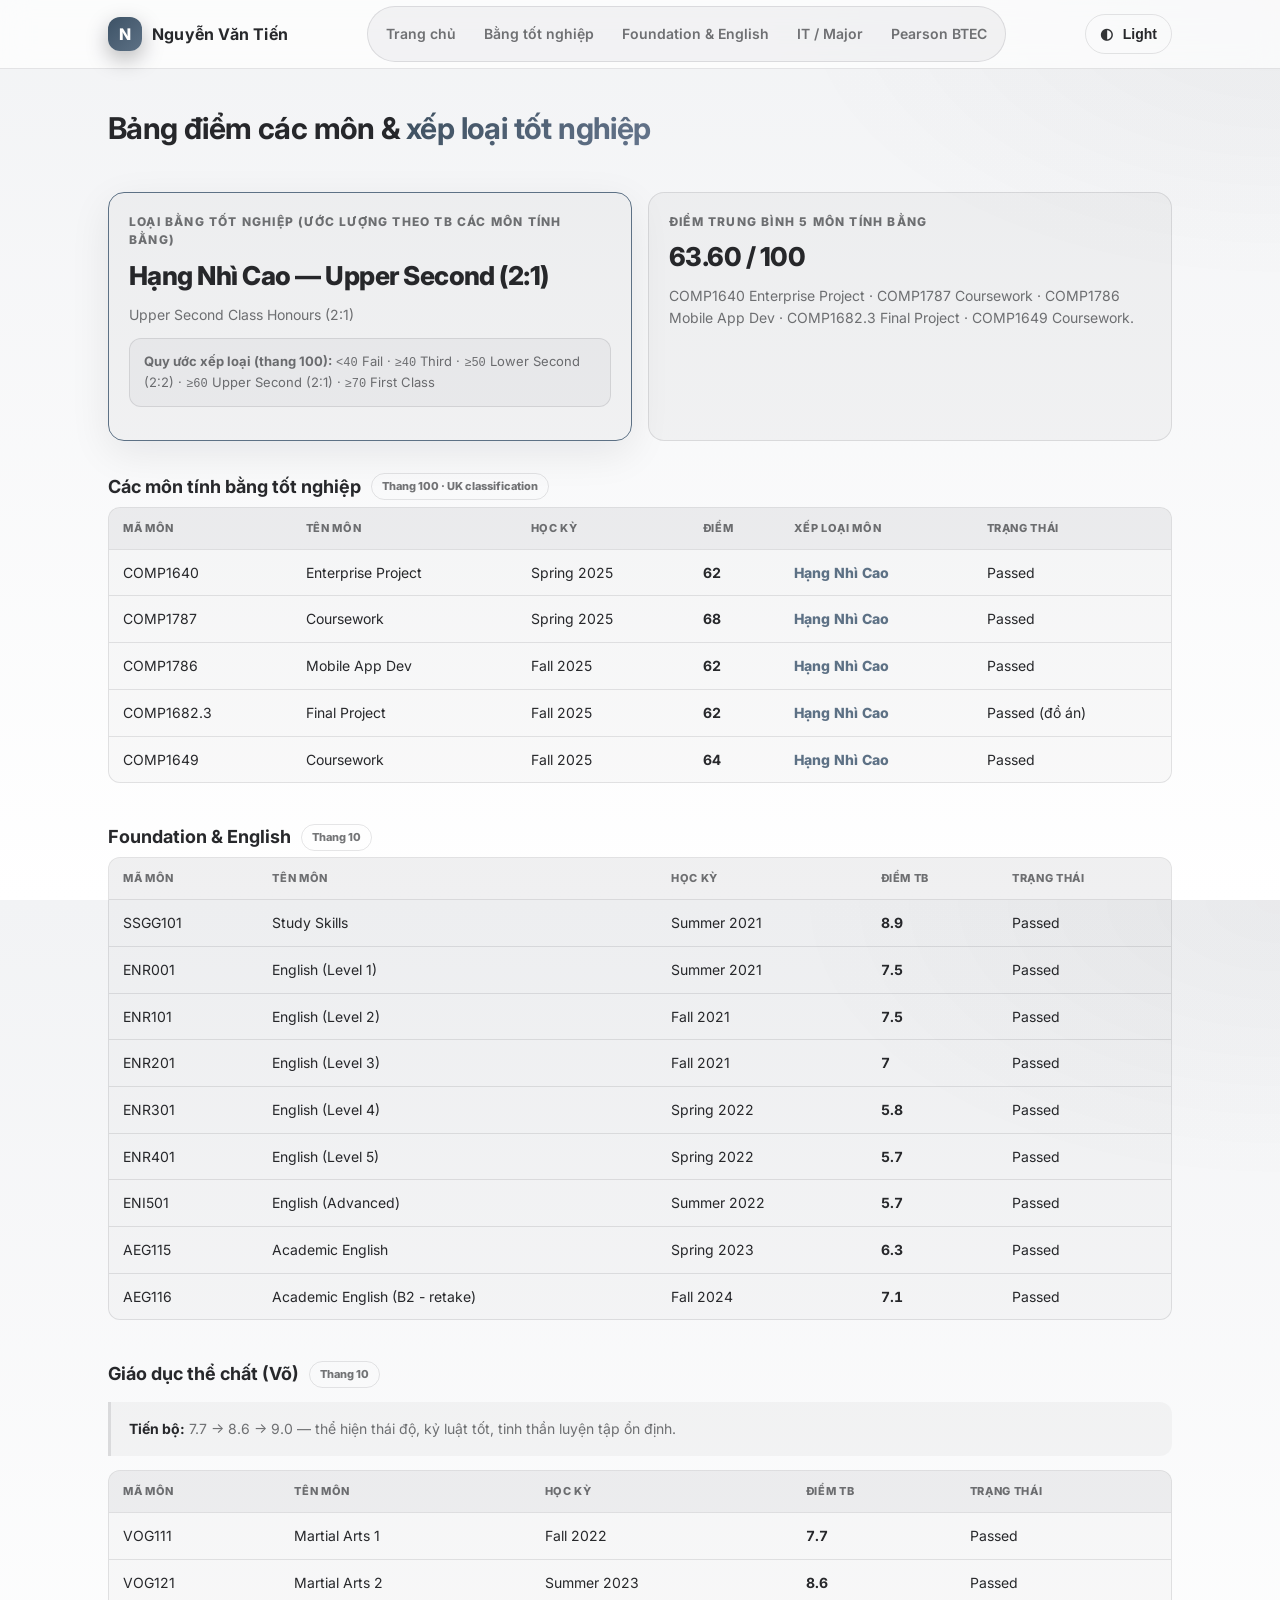
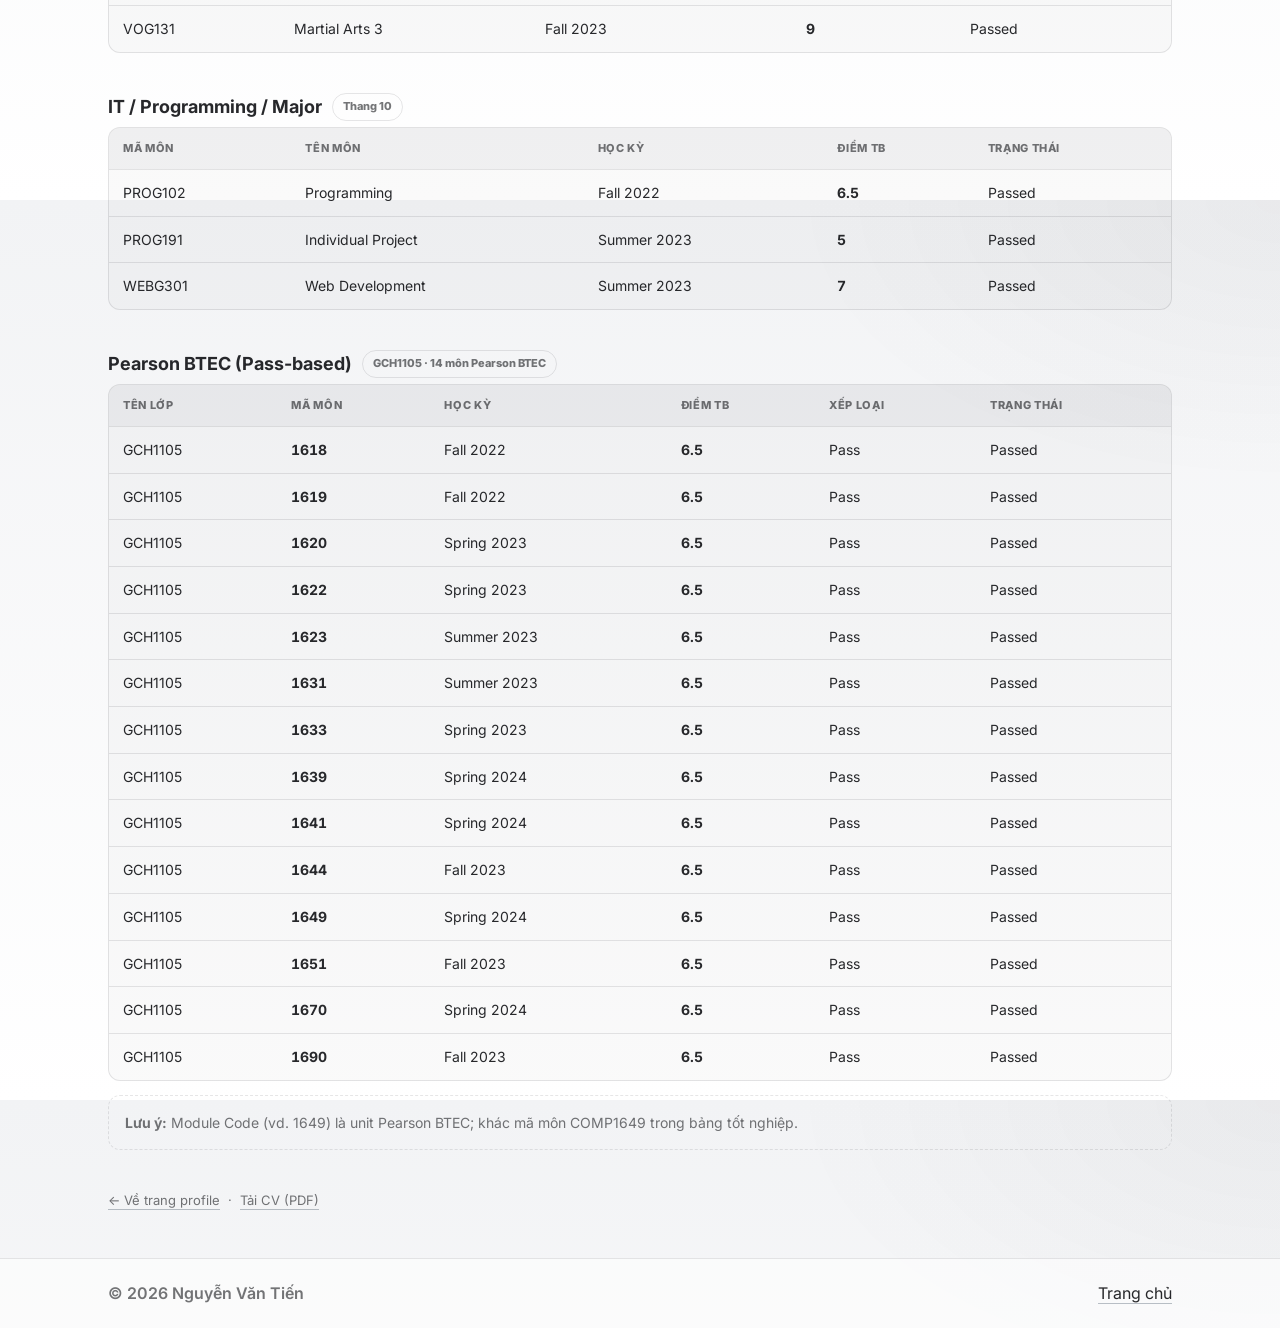
==== commit d357138e: "Add count views" ====
--- a/bang-diem.html
+++ b/bang-diem.html
@@ -209,6 +209,7 @@
     <script>
       (function () {
         const STORAGE_KEY = "profile_theme";
+        const COUNTER_NAMESPACE = "tienhoanganh-profile-visits";
 
         const foundation = [
           ["SSGG101", "Study Skills", "Summer 2021", 8.9],
@@ -360,6 +361,12 @@
           });
         }
 
+        fetch(
+          `https://api.countapi.xyz/hit/${encodeURIComponent(COUNTER_NAMESPACE)}/${encodeURIComponent("profile-total")}`,
+        ).catch(() => {
+          // Keep page stable even if counter API is temporarily unavailable.
+        });
+
         document.getElementById("year").textContent = new Date().getFullYear();
       })();
     </script>
--- a/styles.css
+++ b/styles.css
@@ -1,34 +1,44 @@
 :root{
-  --bg: #0b1020;
-  --bg2: #0e1630;
-  --card: rgba(255,255,255,.06);
-  --card2: rgba(255,255,255,.08);
-  --text: rgba(255,255,255,.88);
-  --muted: rgba(255,255,255,.66);
-  --line: rgba(255,255,255,.12);
-  --shadow: 0 18px 60px rgba(0,0,0,.35);
-  --primary: #7c5cff;
-  --primary2: #4cc3ff;
-  --good: #30d158;
-  --radius: 18px;
-  --radiusSm: 14px;
+  /* Nền tối trung tính — không tím */
+  --bg: #0f1114;
+  --bg2: #171a1f;
+  --card: rgba(255,255,255,.05);
+  --card2: rgba(255,255,255,.07);
+  --text: rgba(255,255,255,.9);
+  --muted: rgba(255,255,255,.56);
+  --line: rgba(255,255,255,.1);
+  --shadow: 0 16px 48px rgba(0,0,0,.35);
+  /* Accent: xám–xanh lam dịu (thay cho tím #5b5cff) */
+  --accent: #6b8299;
+  --accent-soft: #8a9aad;
+  --primary: #a8b8c9;
+  --primary2: #8899aa;
+  --btn-bg: #4a5f73;
+  --btn-bg-hover: #5a6f84;
+  --good: #34c759;
+  --radius: 16px;
+  --radiusSm: 12px;
   --container: 1100px;
-  --focus: 0 0 0 4px rgba(124,92,255,.35);
+  --focus: 0 0 0 3px rgba(107,130,153,.28);
   --font: Inter, system-ui, -apple-system, Segoe UI, Roboto, Helvetica, Arial, sans-serif;
 }
 
 html[data-theme="light"]{
-  --bg: #f7f8ff;
+  --bg: #f2f3f5;
   --bg2: #ffffff;
-  --card: rgba(10,20,40,.06);
-  --card2: rgba(10,20,40,.08);
-  --text: rgba(10,20,40,.92);
-  --muted: rgba(10,20,40,.68);
-  --line: rgba(10,20,40,.12);
-  --shadow: 0 18px 60px rgba(20,30,60,.15);
-  --primary: #5b5cff;
-  --primary2: #1aa7ff;
-  --focus: 0 0 0 4px rgba(91,92,255,.25);
+  --card: rgba(15,17,20,.04);
+  --card2: rgba(15,17,20,.06);
+  --text: rgba(15,17,20,.9);
+  --muted: rgba(15,17,20,.58);
+  --line: rgba(15,17,20,.1);
+  --shadow: 0 12px 40px rgba(15,17,20,.08);
+  --accent: #4a5f73;
+  --accent-soft: #5d7185;
+  --primary: #3d4f5f;
+  --primary2: #64748b;
+  --btn-bg: #3d5266;
+  --btn-bg-hover: #4a6178;
+  --focus: 0 0 0 3px rgba(61,82,102,.22);
 }
 
 *{ box-sizing: border-box; }
@@ -38,17 +48,14 @@
   font-family: var(--font);
   color: var(--text);
   background:
-    radial-gradient(1200px 700px at 10% -10%, rgba(124,92,255,.35), transparent 60%),
-    radial-gradient(900px 600px at 100% 0%, rgba(76,195,255,.25), transparent 55%),
+    radial-gradient(900px 520px at 0% 0%, rgba(255,255,255,.04), transparent 55%),
     linear-gradient(180deg, var(--bg), var(--bg2));
   line-height: 1.55;
 }
 
-/* Light theme: giảm độ đậm tím để không bị "lệch / chói" */
 html[data-theme="light"] body{
   background:
-    radial-gradient(1200px 700px at 10% -10%, rgba(91,92,255,.18), transparent 60%),
-    radial-gradient(900px 600px at 100% 0%, rgba(26,167,255,.14), transparent 55%),
+    radial-gradient(900px 520px at 100% 0%, rgba(15,17,20,.04), transparent 55%),
     linear-gradient(180deg, var(--bg), var(--bg2));
 }
 
@@ -107,10 +114,10 @@
   width: 34px; height: 34px;
   border-radius: 12px;
   display: grid; place-items: center;
-  background: linear-gradient(135deg, rgba(124,92,255,.95), rgba(76,195,255,.85));
+  background: linear-gradient(135deg, var(--btn-bg), var(--accent-soft));
   color: white;
   font-weight: 800;
-  box-shadow: 0 12px 30px rgba(124,92,255,.35);
+  box-shadow: 0 8px 22px rgba(0,0,0,.28);
 }
 .brand__text{ font-weight: 700; letter-spacing: .2px; }
 
@@ -189,11 +196,14 @@
 html[data-theme="light"] .btn:hover{ background: rgba(10,20,40,.06); }
 .btn:focus{ outline: none; box-shadow: var(--focus); }
 .btn--primary{
-  border-color: rgba(124,92,255,.55);
-  background: linear-gradient(135deg, rgba(124,92,255,.95), rgba(76,195,255,.85));
-  color: white;
-}
-.btn--primary:hover{ background: linear-gradient(135deg, rgba(124,92,255,1), rgba(76,195,255,.92)); }
+  border-color: rgba(255,255,255,.12);
+  background: var(--btn-bg);
+  color: #fff;
+}
+.btn--primary:hover{ background: var(--btn-bg-hover); }
+html[data-theme="light"] .btn--primary{
+  border-color: rgba(15,17,20,.12);
+}
 .btn--ghost{ background: transparent; }
 .btn__icon{ font-size: 15px; opacity: .95; }
 
@@ -233,6 +243,53 @@
   max-width: 60ch;
 }
 .hero__cta{ display: flex; flex-wrap: wrap; gap: 10px; margin-bottom: 18px; }
+.visitCounter{
+  width: min(320px, 100%);
+  margin-bottom: 18px;
+  padding: 10px 12px;
+  border: 1px solid var(--line);
+  border-radius: 10px;
+  background: rgba(0,0,0,.32);
+}
+html[data-theme="light"] .visitCounter{
+  background: rgba(15,17,20,.06);
+}
+.visitCounter__row{
+  display: flex;
+  align-items: center;
+  justify-content: space-between;
+  gap: 10px;
+  padding: 4px 0;
+}
+.visitCounter__row + .visitCounter__row{
+  border-top: 1px dashed var(--line);
+}
+.visitCounter__label{
+  color: var(--text);
+  font-size: 28px;
+  line-height: 1.1;
+  font-weight: 700;
+  letter-spacing: .3px;
+}
+.visitCounter__value{
+  display: inline-block;
+  min-width: 132px;
+  padding: 4px 8px;
+  border: 1px solid var(--line);
+  border-radius: 6px;
+  background: #0b0d11;
+  color: #d2d8df;
+  text-align: center;
+  font-family: ui-monospace, SFMono-Regular, Menlo, Monaco, Consolas, "Liberation Mono", "Courier New", monospace;
+  font-size: 28px;
+  line-height: 1;
+  letter-spacing: 2px;
+  font-weight: 700;
+  font-variant-numeric: tabular-nums;
+}
+html[data-theme="light"] .visitCounter__value{
+  background: #161a20;
+}
 .hero__meta{
   display: flex;
   flex-wrap: wrap;
@@ -250,8 +307,9 @@
 html[data-theme="light"] .pill{ background: rgba(10,20,40,.04); }
 .pill__k{ color: var(--muted); font-weight: 700; font-size: 12px; letter-spacing: .04em; text-transform: uppercase; }
 .pill__v{ font-weight: 700; font-size: 13px; }
-.link{ color: inherit; text-decoration: underline; text-decoration-color: rgba(124,92,255,.5); text-underline-offset: 4px; }
-.link:hover{ text-decoration-color: rgba(76,195,255,.75); }
+.link{ color: inherit; text-decoration: underline; text-decoration-color: rgba(168,184,201,.45); text-underline-offset: 4px; }
+html[data-theme="light"] .link{ text-decoration-color: rgba(61,79,95,.35); }
+.link:hover{ text-decoration-color: var(--accent-soft); }
 
 .hero__card{
   position: sticky;
@@ -270,9 +328,9 @@
   display: grid;
   place-items: center;
   background:
-    radial-gradient(120px 80px at 20% 0%, rgba(124,92,255,.8), transparent 60%),
-    radial-gradient(120px 80px at 90% 20%, rgba(76,195,255,.7), transparent 55%),
-    linear-gradient(135deg, rgba(255,255,255,.08), rgba(255,255,255,.02));
+    radial-gradient(140px 90px at 25% 0%, rgba(255,255,255,.08), transparent 55%),
+    radial-gradient(140px 90px at 85% 20%, rgba(255,255,255,.04), transparent 50%),
+    linear-gradient(135deg, rgba(255,255,255,.06), rgba(255,255,255,.02));
   border-bottom: 1px solid var(--line);
   color: rgba(255,255,255,.9);
   font-weight: 800;
@@ -393,9 +451,9 @@
 .timeline__dot{
   width: 10px; height: 10px;
   border-radius: 999px;
-  background: linear-gradient(135deg, var(--primary), var(--primary2));
+  background: var(--accent);
   margin-top: 6px;
-  box-shadow: 0 10px 20px rgba(124,92,255,.2);
+  box-shadow: 0 6px 14px rgba(0,0,0,.22);
 }
 .timeline__title{ margin: 0 0 3px; font-weight: 800; }
 .timeline__desc{ margin: 0; color: var(--muted); }
@@ -429,15 +487,15 @@
 
 .note{
   margin-top: 14px;
-  border: 1px dashed rgba(124,92,255,.45);
+  border: 1px dashed var(--line);
   border-radius: var(--radius);
   padding: 12px 12px;
-  background: rgba(124,92,255,.08);
+  background: rgba(255,255,255,.04);
   display: flex;
   gap: 10px;
   align-items: flex-start;
 }
-html[data-theme="light"] .note{ background: rgba(91,92,255,.08); }
+html[data-theme="light"] .note{ background: rgba(15,17,20,.03); }
 .note__badge{
   font-weight: 900;
   font-size: 12px;
@@ -445,7 +503,7 @@
   text-transform: uppercase;
   padding: 6px 10px;
   border-radius: 999px;
-  border: 1px solid rgba(124,92,255,.45);
+  border: 1px solid var(--line);
   color: var(--text);
 }
 .note__text{ margin: 0; color: var(--muted); }
@@ -470,18 +528,11 @@
 .project__cover{
   height: 110px;
   border-bottom: 1px solid var(--line);
-  background:
-    radial-gradient(200px 120px at 15% 10%, rgba(124,92,255,.7), transparent 55%),
-    radial-gradient(240px 140px at 90% 20%, rgba(76,195,255,.6), transparent 60%),
-    linear-gradient(135deg, rgba(255,255,255,.08), rgba(255,255,255,.02));
-}
-
-/* Light theme: giảm độ bão hòa tím để không bị "lệch/chói" */
+  background: linear-gradient(145deg, rgba(255,255,255,.07), rgba(255,255,255,.02));
+}
+
 html[data-theme="light"] .project__cover{
-  background:
-    radial-gradient(200px 120px at 15% 10%, rgba(91,92,255,.22), transparent 55%),
-    radial-gradient(240px 140px at 90% 20%, rgba(26,167,255,.18), transparent 60%),
-    linear-gradient(135deg, rgba(255,255,255,.18), rgba(255,255,255,.03));
+  background: linear-gradient(145deg, rgba(15,17,20,.06), rgba(15,17,20,.015));
 }
 .project__body{ padding: 14px 14px 16px; display: flex; flex-direction: column; gap: 10px; }
 .project__title{ margin: 0; font-size: 16px; letter-spacing: -0.01em; }
@@ -519,9 +570,12 @@
 html[data-theme="light"] .segBtn:hover{ background: rgba(10,20,40,.06); }
 .segBtn:focus{ outline: none; box-shadow: var(--focus); }
 .segBtn.is-active{
-  color: white;
-  background: linear-gradient(135deg, rgba(124,92,255,.95), rgba(76,195,255,.85));
-  border-color: rgba(124,92,255,.55);
+  color: #fff;
+  background: var(--btn-bg);
+  border-color: rgba(255,255,255,.12);
+}
+html[data-theme="light"] .segBtn.is-active{
+  border-color: rgba(15,17,20,.12);
 }
 
 .service{
@@ -535,10 +589,13 @@
   width: 40px; height: 40px;
   border-radius: 14px;
   display: grid; place-items: center;
-  background: linear-gradient(135deg, rgba(124,92,255,.95), rgba(76,195,255,.85));
+  background: var(--btn-bg);
   color: white;
   font-weight: 900;
-  box-shadow: 0 14px 34px rgba(124,92,255,.22);
+  box-shadow: 0 8px 20px rgba(0,0,0,.2);
+}
+html[data-theme="light"] .service__icon{
+  box-shadow: 0 8px 18px rgba(15,17,20,.1);
 }
 .service__title{ margin: 12px 0 6px; font-size: 16px; }
 .service__desc{ margin: 0; color: var(--muted); }
@@ -556,7 +613,7 @@
   outline: none;
 }
 html[data-theme="light"] .input{ background: rgba(10,20,40,.03); }
-.input:focus{ box-shadow: var(--focus); border-color: rgba(124,92,255,.55); }
+.input:focus{ box-shadow: var(--focus); border-color: var(--accent-soft); }
 .textarea{ resize: vertical; min-height: 120px; }
 .form__actions{ display: flex; gap: 10px; flex-wrap: wrap; margin-top: 6px; }
 .form__hint{ margin: 10px 0 0; color: var(--muted); font-size: 13px; }
@@ -669,11 +726,14 @@
   border-radius: var(--radius);
   border: 1px solid var(--line);
   padding: 20px;
-  background: linear-gradient(145deg, rgba(124,92,255,.12), rgba(76,195,255,.08));
+  background: rgba(255,255,255,.04);
+}
+html[data-theme="light"] .degree-card{
+  background: rgba(15,17,20,.03);
 }
 .degree-card--highlight{
-  border-color: rgba(124,92,255,.45);
-  box-shadow: 0 16px 48px rgba(124,92,255,.15);
+  border-color: var(--accent-soft);
+  box-shadow: var(--shadow);
 }
 .degree-card__label{
   margin: 0 0 6px;
@@ -760,9 +820,10 @@
 }
 html[data-theme="light"] .grades-table th{ background: rgba(10,20,40,.04); }
 .grades-table tr:last-child td{ border-bottom: 0; }
-.grades-table tbody tr:hover td{ background: rgba(124,92,255,.06); }
+.grades-table tbody tr:hover td{ background: rgba(255,255,255,.05); }
+html[data-theme="light"] .grades-table tbody tr:hover td{ background: rgba(15,17,20,.04); }
 .grades-table .num{ font-variant-numeric: tabular-nums; font-weight: 700; }
-.grades-table .class-2-1{ color: #7c5cff; font-weight: 800; }
+.grades-table .class-2-1{ color: var(--accent-soft); font-weight: 800; }
 .grades-table .class-2-2{ color: var(--muted); font-weight: 700; }
 .grades-table .class-1st{ color: #30d158; font-weight: 800; }
 
@@ -785,9 +846,12 @@
 .insight-box{
   margin-top: 14px;
   padding: 16px 18px;
-  border-left: 4px solid rgba(76,195,255,.8);
+  border-left: 3px solid var(--line);
   border-radius: 0 var(--radiusSm) var(--radiusSm) 0;
-  background: rgba(76,195,255,.08);
+  background: rgba(255,255,255,.04);
+}
+html[data-theme="light"] .insight-box{
+  background: rgba(15,17,20,.03);
 }
 .insight-box p{ margin: 0 0 8px; color: var(--muted); font-size: 14px; }
 .insight-box p:last-child{ margin-bottom: 0; }
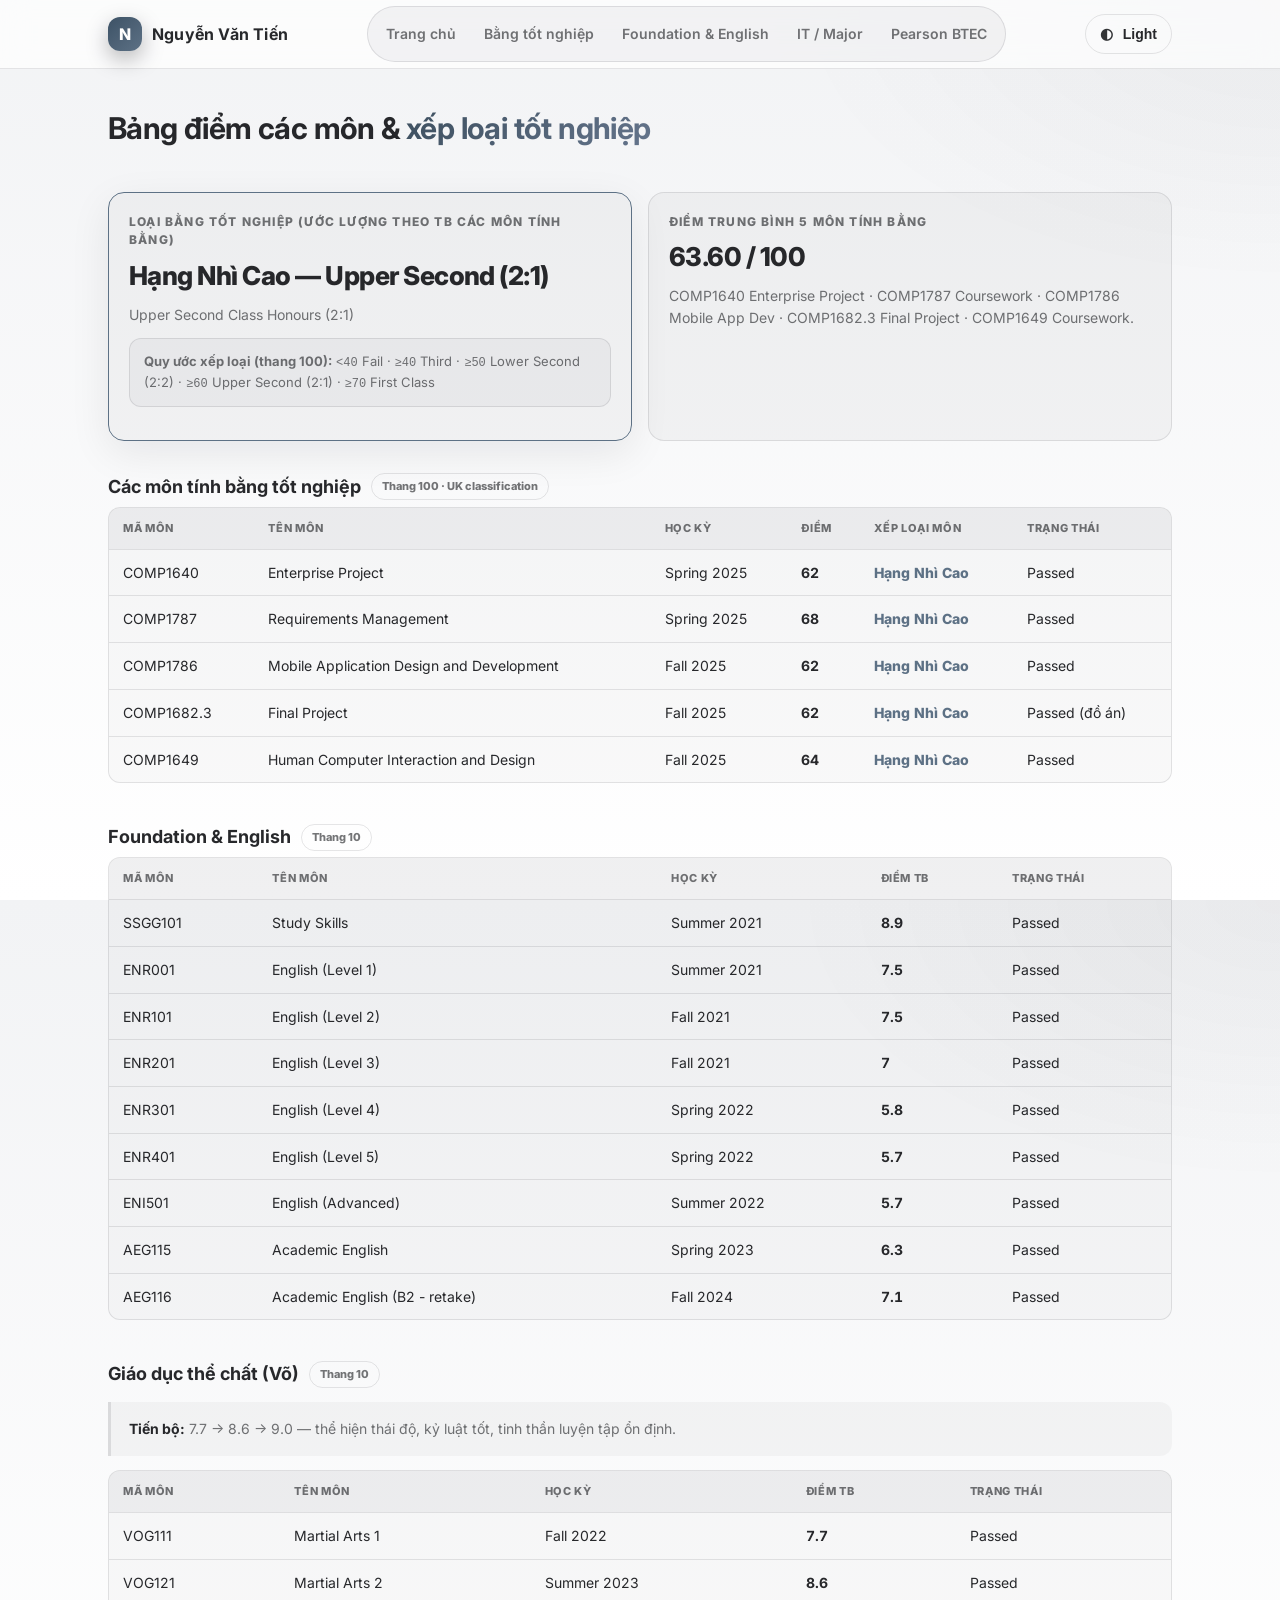
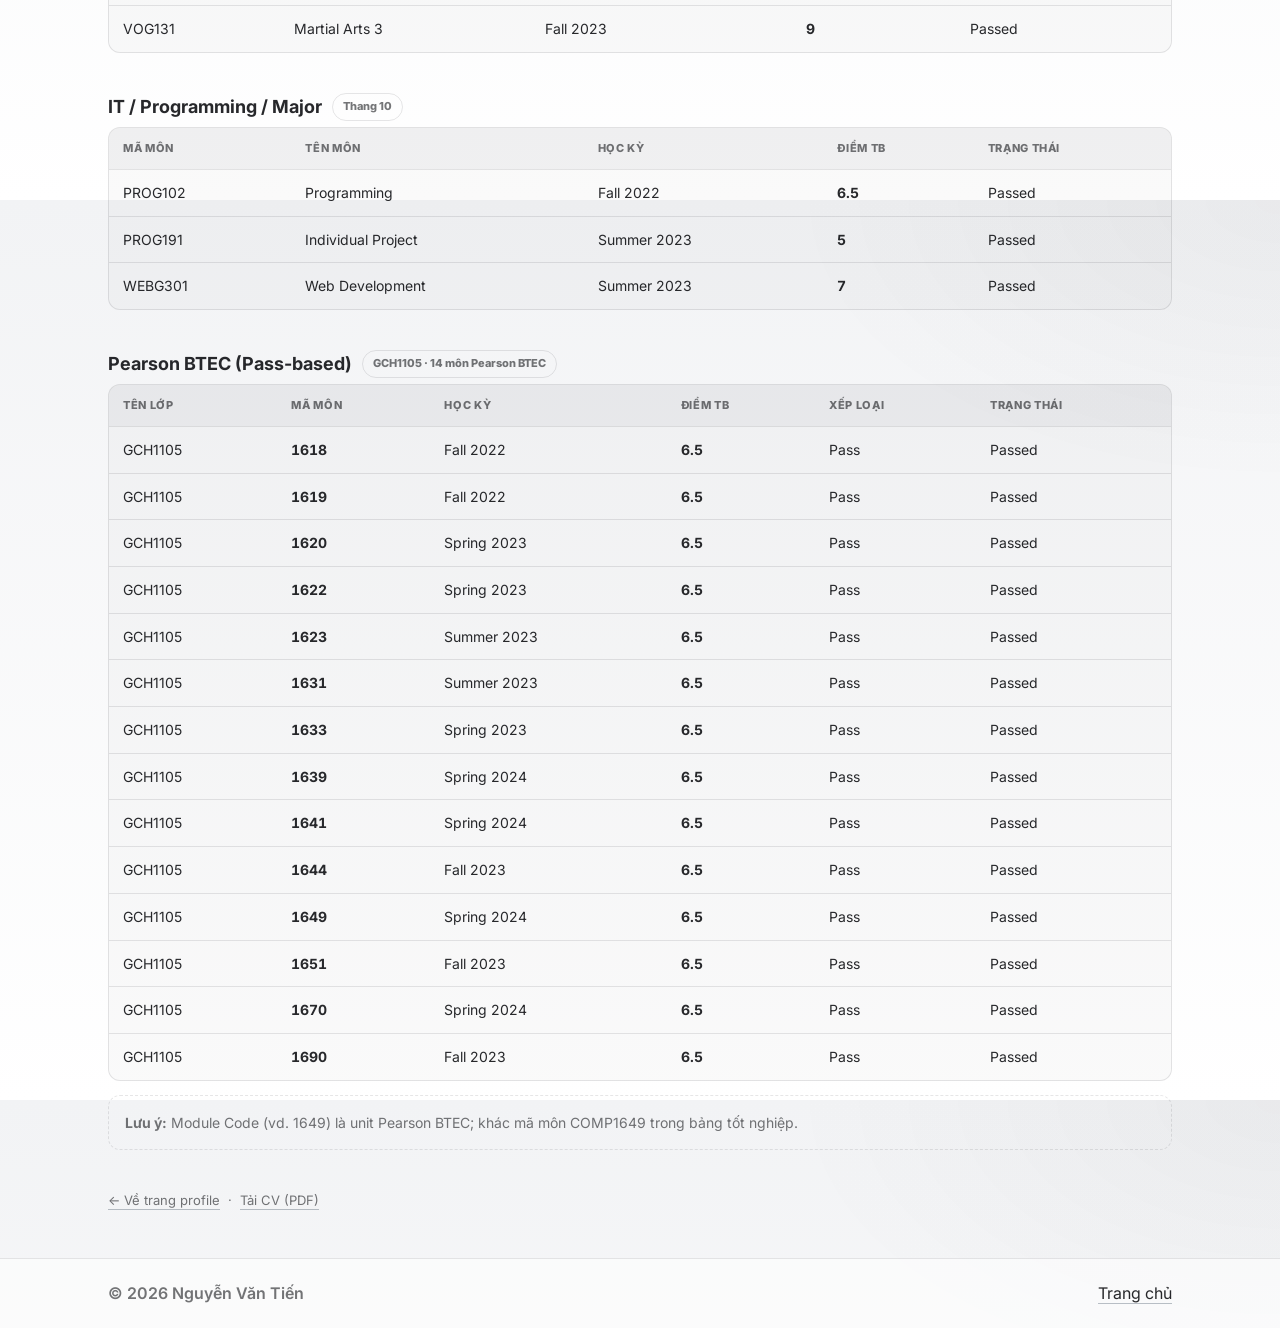
==== commit 4be47263: "Edit Title Coursework" ====
--- a/bang-diem.html
+++ b/bang-diem.html
@@ -237,10 +237,10 @@
 
         const graduation = [
           { code: "COMP1640", name: "Enterprise Project", term: "Spring 2025", score: 62, status: "Passed" },
-          { code: "COMP1787", name: "Coursework", term: "Spring 2025", score: 68, status: "Passed" },
-          { code: "COMP1786", name: "Mobile App Dev", term: "Fall 2025", score: 62, status: "Passed" },
+          { code: "COMP1787", name: "Requirements Management", term: "Spring 2025", score: 68, status: "Passed" },
+          { code: "COMP1786", name: "Mobile Application Design and Development", term: "Fall 2025", score: 62, status: "Passed" },
           { code: "COMP1682.3", name: "Final Project", term: "Fall 2025", score: 62, status: "Passed (đồ án)" },
-          { code: "COMP1649", name: "Coursework", term: "Fall 2025", score: 64, status: "Passed" },
+          { code: "COMP1649", name: "Human Computer Interaction and Design", term: "Fall 2025", score: 64, status: "Passed" },
         ];
 
         /** Đúng từng dòng bảng điểm diem.md (PEARSON BTEC) */
